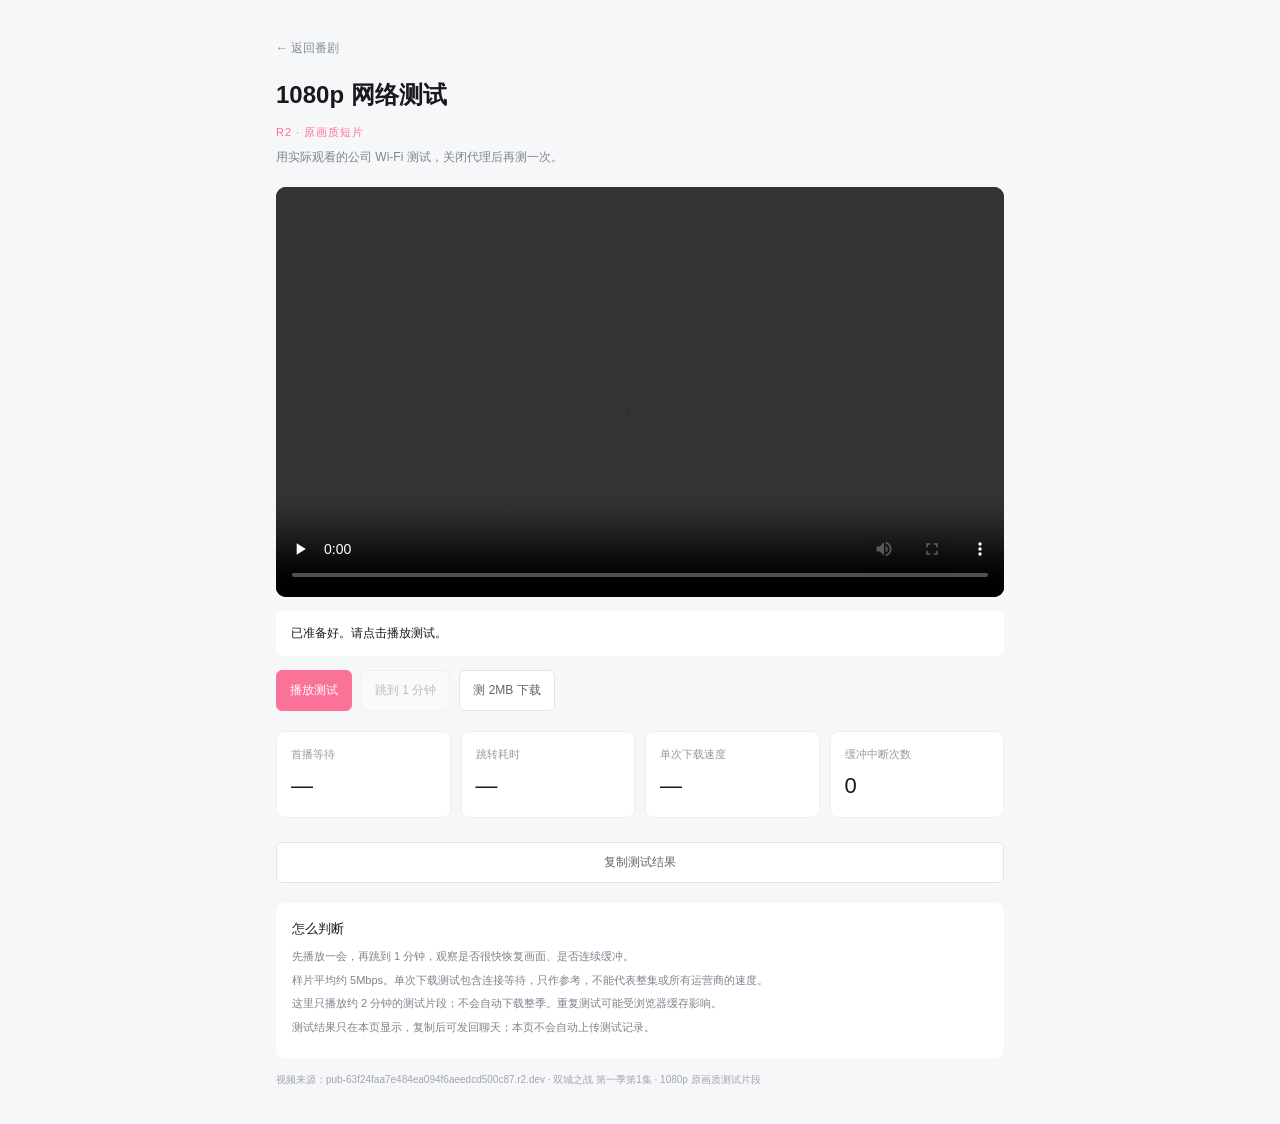
==== site/r2-test.html @ 4238bf06 "Publish player update" ====
<!doctype html>
<html lang="zh-CN">
<head>
  <meta charset="utf-8" />
  <meta name="viewport" content="width=device-width,initial-scale=1,viewport-fit=cover" />
  <meta name="theme-color" content="#ffffff" />
  <title>1080p 网络测试</title>
  <style>
    *{box-sizing:border-box}body{margin:0;background:#f6f7f9;color:#18191c;font:14px/1.6 -apple-system,BlinkMacSystemFont,"PingFang SC",sans-serif}main{max-width:760px;margin:auto;padding:24px 16px calc(30px + env(safe-area-inset-bottom))}a{color:#858b94;text-decoration:none;font-size:12px}h1{font-size:24px;margin:18px 0 5px;font-weight:600}p{margin:6px 0;color:#7d838d;font-size:12px}.badge{color:#fb7299;font-size:11px;letter-spacing:1px}.player{display:grid;place-items:center;margin-top:20px;border-radius:10px;overflow:hidden;background:#000;aspect-ratio:16/9}video[hidden]{display:none}.placeholder{color:#a1a5ad;font-size:13px}video{display:block;width:100%;height:100%;background:#000}.status{padding:13px 15px;border-radius:7px;background:#fff;margin:14px 0;font-size:12px;overflow-wrap:anywhere}.buttons{display:flex;flex-wrap:wrap;gap:9px}button{font:inherit;border:1px solid #e2e4e8;border-radius:6px;padding:10px 13px;cursor:pointer;background:#fff;color:#61666d;font-size:12px}button.primary{background:#fb7299;color:#fff;border-color:#fb7299}button:disabled{opacity:.4;cursor:default}.metrics{display:grid;grid-template-columns:repeat(2,1fr);gap:10px;margin:20px 0}.metric{border:1px solid #eef0f3;padding:14px;background:#fff;border-radius:8px}.metric span{display:block;color:#9499a0;font-size:11px}.metric strong{display:block;font-size:22px;font-weight:500;margin-top:4px}.notes{background:#fff;padding:16px;border-radius:8px;margin-top:20px}.notes h2{font-size:13px;font-weight:500;margin:0 0 8px}.notes p{font-size:11px;margin:6px 0}.copy{width:100%;margin-top:4px}#source{font-size:10px;color:#a1a5ad;overflow-wrap:anywhere;margin-top:14px}@media(min-width:700px){main{padding-top:36px}.metrics{grid-template-columns:repeat(4,1fr)}}
  </style>
</head>
<body><main>
  <a href="./#/cinema">← 返回番剧</a>
  <h1>1080p 网络测试</h1><span class="badge" id="badge">R2 · 原画质短片</span>
  <p>用实际观看的公司 Wi-Fi 测试，关闭代理后再测一次。</p>
  <div class="player"><div class="placeholder" id="placeholder">测试样片待接入</div><video hidden id="video" controls playsinline preload="none" crossorigin="anonymous"></video></div>
  <div class="status" id="status" role="status">正在读取测试配置…</div>
  <div class="buttons"><button class="primary" id="play" disabled>播放测试</button><button id="seek" disabled>跳到 1 分钟</button><button id="download" disabled>测 2MB 下载</button></div>
  <div class="metrics">
    <div class="metric"><span>首播等待</span><strong id="first">—</strong></div>
    <div class="metric"><span>跳转耗时</span><strong id="seek-time">—</strong></div>
    <div class="metric"><span>单次下载速度</span><strong id="speed">—</strong></div>
    <div class="metric"><span>缓冲中断次数</span><strong id="stalls">0</strong></div>
  </div>
  <button class="copy" id="copy">复制测试结果</button>
  <section class="notes"><h2>怎么判断</h2><p>先播放一会，再跳到 1 分钟，观察是否很快恢复画面、是否连续缓冲。</p><p>样片平均约 5Mbps。单次下载测试包含连接等待，只作参考，不能代表整集或所有运营商的速度。</p><p>这里只播放约 2 分钟的测试片段；不会自动下载整季。重复测试可能受浏览器缓存影响。</p><p>测试结果只在本页显示，复制后可发回聊天；本页不会自动上传测试记录。</p></section>
  <p id="source"></p>
</main><script type="module">
  const $=id=>document.getElementById(id), video=$('video');
  const result={provider:'R2',firstPlayMs:null,seekMs:null,downloadMbps:null,stalls:0,resolution:null,error:null};
  let source=null,firstStart=null,seekStart=null,started=false,buffering=false,downloadBusy=false;
  const status=text=>$('status').textContent=text;
  const seconds=ms=>(ms/1000).toFixed(2)+'s';
  const render=()=>{ $('first').textContent=result.firstPlayMs===null?'—':seconds(result.firstPlayMs);$('seek-time').textContent=result.seekMs===null?'—':seconds(result.seekMs);$('speed').textContent=result.downloadMbps===null?'—':result.downloadMbps.toFixed(1)+'Mbps';$('stalls').textContent=result.stalls; };
  try {
    const response=await fetch('./api/r2-test.json',{cache:'no-store'});
    if(!response.ok)throw Error('测试配置读取失败');
    const config=await response.json();
    const override=new URLSearchParams(location.search).get('src');
    const candidate=override||config.url;
    if(!candidate)status('R2 尚未开通，样片已准备，接入后这里可以开始测试。');
    else {
      const url=new URL(candidate,location.href);
      if((url.protocol!=='https:' && !['localhost','127.0.0.1'].includes(location.hostname))||url.username||url.password)throw Error('测试视频地址无效');
      source=url.href;video.src=source;video.hidden=false;$('placeholder').hidden=true;result.provider=override?'界面联调':config.provider||'R2';
      $('badge').textContent=override?'界面联调 · 非 R2 线路':'R2 · 原画质短片';
      $('play').disabled=false;$('download').disabled=false;
      $('source').textContent=`视频来源：${url.hostname} · ${override?'仅验证页面功能，非 R2 测速':config.label||'1080p 测试片段'}`;
      status('已准备好。请点击播放测试。');
    }
  }catch(error){status(error.message);result.error=error.message;}
  $('play').onclick=async()=>{
    firstStart=performance.now();seekStart=null;started=false;buffering=false;result.stalls=0;result.firstPlayMs=null;result.seekMs=null;result.error=null;render();
    video.currentTime=0;status('正在连接视频…');
    try{await video.play();}catch(error){firstStart=null;result.error=error.message;status('播放失败：'+error.message);}
  };
  video.addEventListener('loadedmetadata',()=>{result.resolution=`${video.videoWidth}×${video.videoHeight}`;$('seek').disabled=false;});
  video.addEventListener('playing',()=>{
    if(firstStart!==null){result.firstPlayMs=Math.round(performance.now()-firstStart);firstStart=null;}
    started=true;buffering=false;render();status('正在播放 · '+(result.resolution||'1080p'));
  });
  video.addEventListener('waiting',()=>{
    if(started && !video.seeking && seekStart===null && !buffering && !video.paused){result.stalls++;buffering=true;render();status('正在缓冲…');}
  });
  video.addEventListener('seeked',()=>{if(seekStart!==null){result.seekMs=Math.round(performance.now()-seekStart);seekStart=null;render();}});
  video.addEventListener('error',()=>{const error=video.error;result.error=error?`媒体错误 ${error.code}：${error.message||'无法加载视频'}`:'无法加载视频';status(result.error);firstStart=null;seekStart=null;});
  $('seek').onclick=()=>{seekStart=performance.now();video.currentTime=Math.min(60,Math.max(0,video.duration-1));status('正在跳转…');};
  $('download').onclick=async()=>{
    if(!source||downloadBusy)return;video.pause();downloadBusy=true;$('download').disabled=true;
    const start=performance.now();status('正在测试 2MB 下载…');
    try{
      const response=await fetch(source,{headers:{Range:'bytes=0-2097151'},cache:'no-store',credentials:'omit',signal:AbortSignal.timeout(30000)});
      if(response.status!==206){await response.body?.cancel();throw Error('服务器没有返回分段下载响应，已停止测速。');}
      const bytes=await response.arrayBuffer();
      result.downloadMbps=bytes.byteLength*8/(performance.now()-start)/1000;render();status('下载测速完成，继续播放观察是否稳定。');
    }catch(error){result.error=error.message;status('测速失败：'+error.message);}
    finally{downloadBusy=false;$('download').disabled=false;}
  };
  $('copy').onclick=async()=>{
    const report={...result,videoHost:source?new URL(source).hostname:null,playbackTime:Math.round(video.currentTime),measuredAt:new Date().toISOString()};
    try{await navigator.clipboard.writeText(JSON.stringify(report,null,2));status('测试结果已复制，可粘贴回聊天。');}
    catch{status('复制失败，请截下本页的测试结果。');}
  };
</script></body></html>
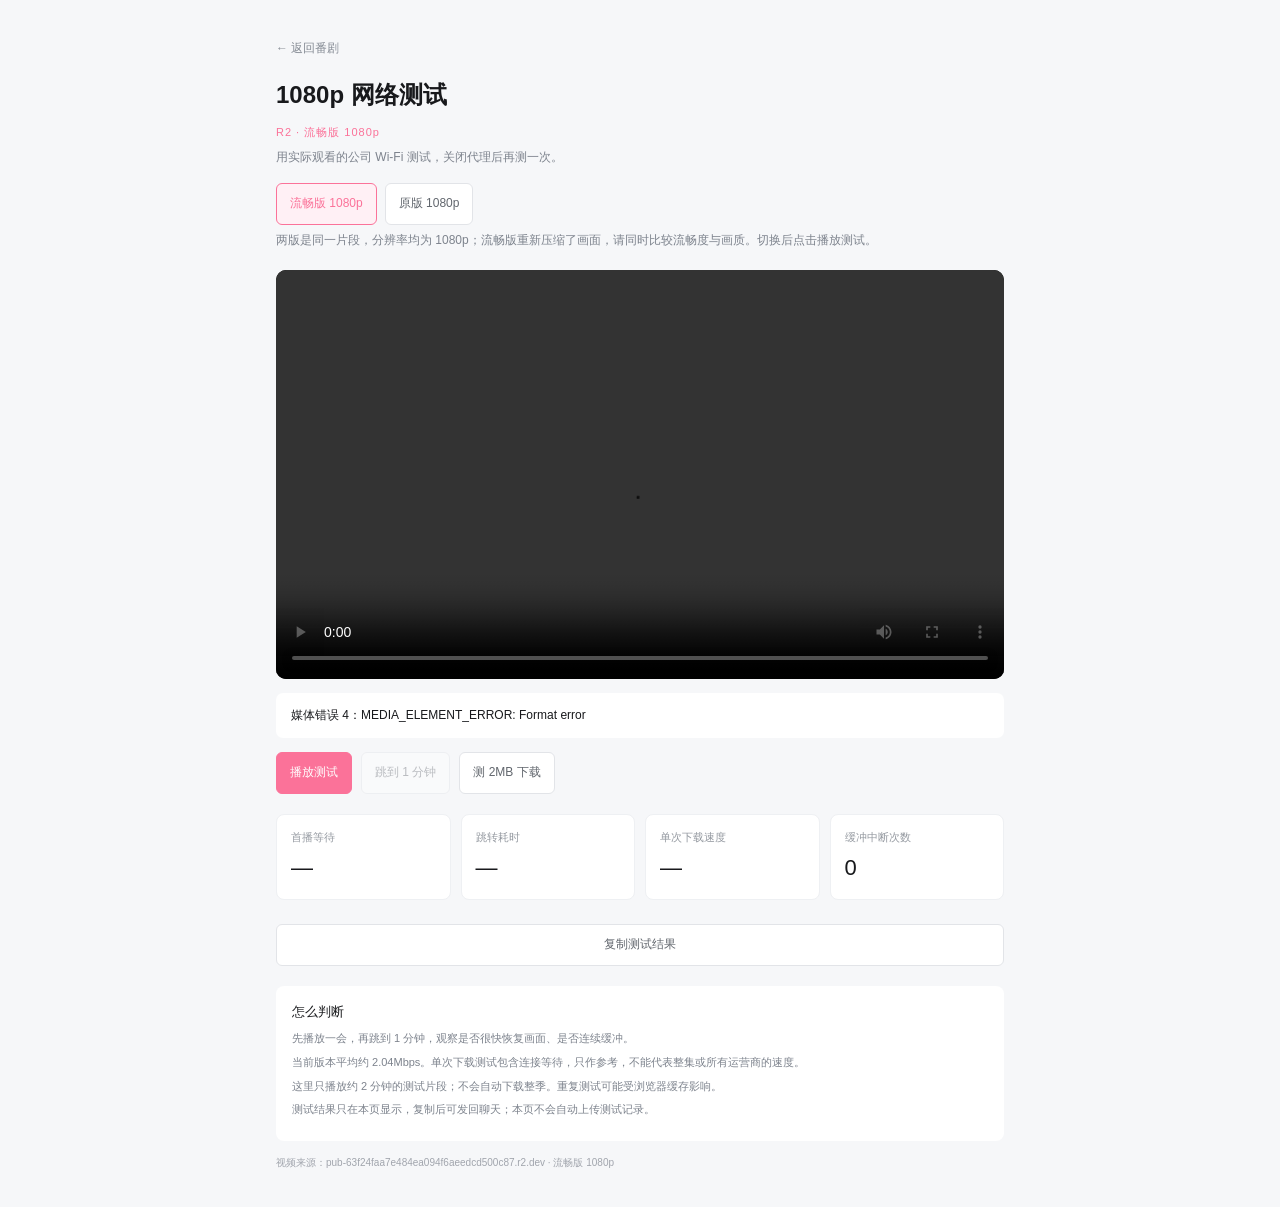
==== commit c82b0712: "Publish player update" ====
--- a/site/r2-test.html
+++ b/site/r2-test.html
@@ -7,12 +7,15 @@
   <title>1080p 网络测试</title>
   <style>
     *{box-sizing:border-box}body{margin:0;background:#f6f7f9;color:#18191c;font:14px/1.6 -apple-system,BlinkMacSystemFont,"PingFang SC",sans-serif}main{max-width:760px;margin:auto;padding:24px 16px calc(30px + env(safe-area-inset-bottom))}a{color:#858b94;text-decoration:none;font-size:12px}h1{font-size:24px;margin:18px 0 5px;font-weight:600}p{margin:6px 0;color:#7d838d;font-size:12px}.badge{color:#fb7299;font-size:11px;letter-spacing:1px}.player{display:grid;place-items:center;margin-top:20px;border-radius:10px;overflow:hidden;background:#000;aspect-ratio:16/9}video[hidden]{display:none}.placeholder{color:#a1a5ad;font-size:13px}video{display:block;width:100%;height:100%;background:#000}.status{padding:13px 15px;border-radius:7px;background:#fff;margin:14px 0;font-size:12px;overflow-wrap:anywhere}.buttons{display:flex;flex-wrap:wrap;gap:9px}button{font:inherit;border:1px solid #e2e4e8;border-radius:6px;padding:10px 13px;cursor:pointer;background:#fff;color:#61666d;font-size:12px}button.primary{background:#fb7299;color:#fff;border-color:#fb7299}button:disabled{opacity:.4;cursor:default}.metrics{display:grid;grid-template-columns:repeat(2,1fr);gap:10px;margin:20px 0}.metric{border:1px solid #eef0f3;padding:14px;background:#fff;border-radius:8px}.metric span{display:block;color:#9499a0;font-size:11px}.metric strong{display:block;font-size:22px;font-weight:500;margin-top:4px}.notes{background:#fff;padding:16px;border-radius:8px;margin-top:20px}.notes h2{font-size:13px;font-weight:500;margin:0 0 8px}.notes p{font-size:11px;margin:6px 0}.copy{width:100%;margin-top:4px}#source{font-size:10px;color:#a1a5ad;overflow-wrap:anywhere;margin-top:14px}@media(min-width:700px){main{padding-top:36px}.metrics{grid-template-columns:repeat(4,1fr)}}
+    .variants{display:flex;gap:8px;margin:16px 0 0}.variants[hidden]{display:none}.variants button[aria-pressed="true"]{border-color:#fb7299;color:#fb7299;background:#fff0f5}
   </style>
 </head>
 <body><main>
   <a href="./#/cinema">← 返回番剧</a>
   <h1>1080p 网络测试</h1><span class="badge" id="badge">R2 · 原画质短片</span>
   <p>用实际观看的公司 Wi-Fi 测试，关闭代理后再测一次。</p>
+  <div class="variants" id="variants" aria-label="样片版本" hidden><button id="efficient" aria-pressed="false">流畅版 1080p</button><button id="original" aria-pressed="false">原版 1080p</button></div>
+  <p id="comparison-note" hidden>两版是同一片段，分辨率均为 1080p；流畅版重新压缩了画面，请同时比较流畅度与画质。切换后点击播放测试。</p>
   <div class="player"><div class="placeholder" id="placeholder">测试样片待接入</div><video hidden id="video" controls playsinline preload="none" crossorigin="anonymous"></video></div>
   <div class="status" id="status" role="status">正在读取测试配置…</div>
   <div class="buttons"><button class="primary" id="play" disabled>播放测试</button><button id="seek" disabled>跳到 1 分钟</button><button id="download" disabled>测 2MB 下载</button></div>
@@ -23,31 +26,43 @@
     <div class="metric"><span>缓冲中断次数</span><strong id="stalls">0</strong></div>
   </div>
   <button class="copy" id="copy">复制测试结果</button>
-  <section class="notes"><h2>怎么判断</h2><p>先播放一会，再跳到 1 分钟，观察是否很快恢复画面、是否连续缓冲。</p><p>样片平均约 5Mbps。单次下载测试包含连接等待，只作参考，不能代表整集或所有运营商的速度。</p><p>这里只播放约 2 分钟的测试片段；不会自动下载整季。重复测试可能受浏览器缓存影响。</p><p>测试结果只在本页显示，复制后可发回聊天；本页不会自动上传测试记录。</p></section>
+  <section class="notes"><h2>怎么判断</h2><p>先播放一会，再跳到 1 分钟，观察是否很快恢复画面、是否连续缓冲。</p><p id="bitrate-note">单次下载测试包含连接等待，只作参考，不能代表整集或所有运营商的速度。</p><p>这里只播放约 2 分钟的测试片段；不会自动下载整季。重复测试可能受浏览器缓存影响。</p><p>测试结果只在本页显示，复制后可发回聊天；本页不会自动上传测试记录。</p></section>
   <p id="source"></p>
 </main><script type="module">
   const $=id=>document.getElementById(id), video=$('video');
-  const result={provider:'R2',firstPlayMs:null,seekMs:null,downloadMbps:null,stalls:0,resolution:null,error:null};
+  const result={provider:'R2',variant:null,bitrateMbps:null,firstPlayMs:null,seekMs:null,downloadMbps:null,stalls:0,resolution:null,error:null};
   let source=null,firstStart=null,seekStart=null,started=false,buffering=false,downloadBusy=false;
   const status=text=>$('status').textContent=text;
   const seconds=ms=>(ms/1000).toFixed(2)+'s';
   const render=()=>{ $('first').textContent=result.firstPlayMs===null?'—':seconds(result.firstPlayMs);$('seek-time').textContent=result.seekMs===null?'—':seconds(result.seekMs);$('speed').textContent=result.downloadMbps===null?'—':result.downloadMbps.toFixed(1)+'Mbps';$('stalls').textContent=result.stalls; };
+  const selectSource=(candidate,label,variant,bitrate,override=false)=>{
+    if(downloadBusy){status('请等待当前测速结束再切换。');return;}
+    const url=new URL(candidate,location.href);
+    if((url.protocol!=='https:' && !['localhost','127.0.0.1'].includes(location.hostname))||url.username||url.password)throw Error('测试视频地址无效');
+    video.pause();firstStart=null;seekStart=null;started=false;buffering=false;
+    Object.assign(result,{variant,bitrateMbps:bitrate||null,firstPlayMs:null,seekMs:null,downloadMbps:null,stalls:0,resolution:null,error:null});render();
+    source=url.href;video.src=source;video.load();video.hidden=false;$('placeholder').hidden=true;
+    $('play').disabled=false;$('download').disabled=false;$('seek').disabled=true;
+    $('badge').textContent=override?'界面联调 · 非 R2 线路':`R2 · ${label}`;
+    $('source').textContent=`视频来源：${url.hostname} · ${override?'仅验证页面功能，非 R2 测速':label}`;
+    $('bitrate-note').textContent=(bitrate?`当前版本平均约 ${bitrate}Mbps。`:'')+'单次下载测试包含连接等待，只作参考，不能代表整集或所有运营商的速度。';
+    for(const id of ['efficient','original'])$(id).setAttribute('aria-pressed',String(id===variant));
+    status('已准备好。请点击播放测试。');
+  };
   try {
     const response=await fetch('./api/r2-test.json',{cache:'no-store'});
     if(!response.ok)throw Error('测试配置读取失败');
-    const config=await response.json();
-    const override=new URLSearchParams(location.search).get('src');
-    const candidate=override||config.url;
-    if(!candidate)status('R2 尚未开通，样片已准备，接入后这里可以开始测试。');
-    else {
-      const url=new URL(candidate,location.href);
-      if((url.protocol!=='https:' && !['localhost','127.0.0.1'].includes(location.hostname))||url.username||url.password)throw Error('测试视频地址无效');
-      source=url.href;video.src=source;video.hidden=false;$('placeholder').hidden=true;result.provider=override?'界面联调':config.provider||'R2';
-      $('badge').textContent=override?'界面联调 · 非 R2 线路':'R2 · 原画质短片';
-      $('play').disabled=false;$('download').disabled=false;
-      $('source').textContent=`视频来源：${url.hostname} · ${override?'仅验证页面功能，非 R2 测速':config.label||'1080p 测试片段'}`;
-      status('已准备好。请点击播放测试。');
-    }
+    const config=await response.json(),params=new URLSearchParams(location.search),override=params.get('src');
+    result.provider=override?'界面联调':config.provider||'R2';
+    if(override)selectSource(override,'界面联调','override',null,true);
+    else if(config.variants?.efficient && config.variants?.original){
+      $('variants').hidden=false;$('comparison-note').hidden=false;
+      const choose=id=>{const item=config.variants[id];selectSource(item.url,item.label,id,item.bitrateMbps);};
+      for(const id of ['efficient','original'])$(id).onclick=()=>choose(id);
+      const requested=params.get('variant'),selected=['efficient','original'].includes(requested)?requested:['efficient','original'].includes(config.defaultVariant)?config.defaultVariant:'original';
+      choose(selected);
+    }else if(config.url)selectSource(config.url,config.label||'1080p 测试片段','original',null);
+    else status('测试样片尚未接入。');
   }catch(error){status(error.message);result.error=error.message;}
   $('play').onclick=async()=>{
     firstStart=performance.now();seekStart=null;started=false;buffering=false;result.stalls=0;result.firstPlayMs=null;result.seekMs=null;result.error=null;render();
